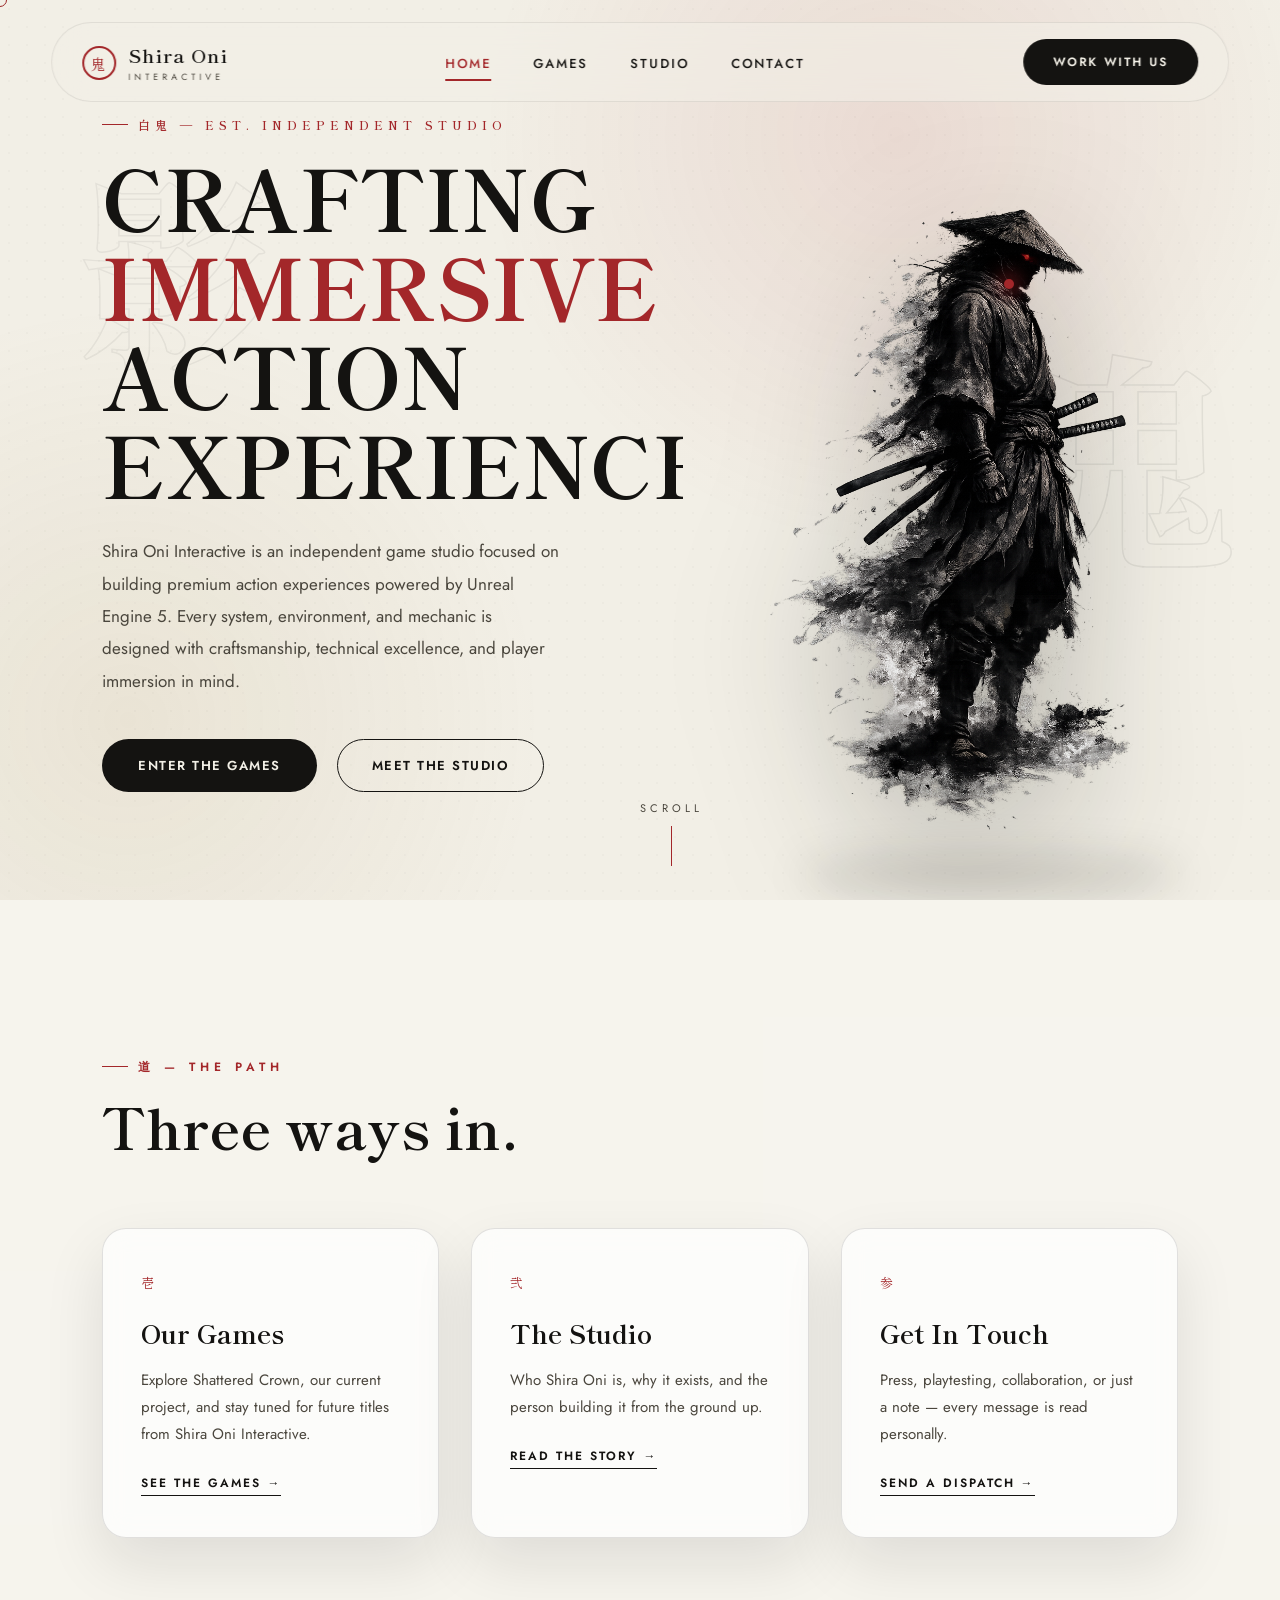
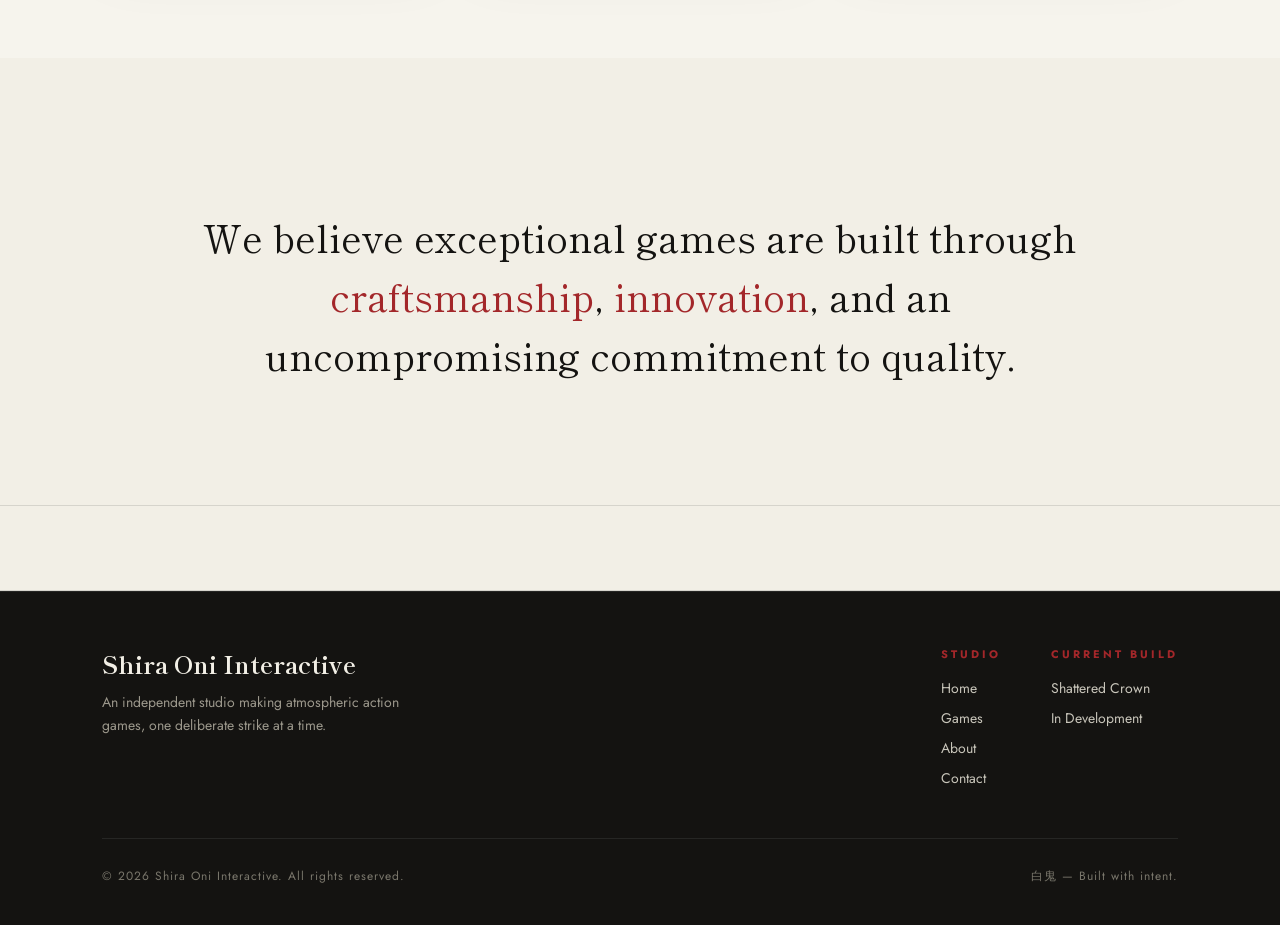
==== index.html @ ad3a768a "Add files via upload" ====
<!DOCTYPE html>
<html lang="en">
<head>
<meta charset="UTF-8">
<meta http-equiv="X-UA-Compatible" content="IE=edge">
<meta name="viewport" content="width=device-width, initial-scale=1.0">
<title>Shira Oni Interactive — Games Built With Intent</title>
<meta name="description" content="Shira Oni Interactive is an independent game studio crafting deliberate, atmospheric action games — beginning with Shattered Crown.">
<link rel="stylesheet" href="style.css">
</head>
<body>

  <!-- Preloader -->
  <div id="loader">
    <div class="seal-mark">鬼</div>
    <p>Entering the Studio</p>
  </div>

  <!-- Sakura -->
  <div id="petals"></div>

  <!-- Background -->
  <div class="background">
    <div class="wash"></div>
    <div class="wash two"></div>
    <div class="vertical-kanji">鬼</div>
  </div>

  <!-- Nav -->
  <header>
    <nav>
      <a href="index.html" class="logo">
        <span class="mark">鬼</span>
        <div>
          <h2>Shira Oni</h2>
          <span>Interactive</span>
        </div>
      </a>
      <ul>
        <li><a href="index.html">Home</a></li>
        <li><a href="games.html">Games</a></li>
        <li><a href="about.html">Studio</a></li>
        <li><a href="contact.html">Contact</a></li>
      </ul>
      <a href="contact.html" class="hire-btn">Work With Us</a>
      <div class="menu">☰</div>
    </nav>
  </header>

  <!-- Hero -->
  <section class="hero" id="home">
    <div class="hero-left">
      <span class="eyebrow jp">白鬼 — Est. Independent Studio</span>
      <h1>
        <span>CRAFTING</span>
        <span>IMMERSIVE</span>
        <span>ACTION EXPERIENCES</span>
      </h1>
      <p>
        Shira Oni Interactive is an independent game studio focused on
         building premium action experiences powered by Unreal Engine 5.
        Every system, environment, and mechanic is designed with
        craftsmanship, technical excellence, and player immersion in mind.
      </p>
      <div class="hero-buttons">
        <a href="games.html" class="btn-dark">Enter the Games</a>
        <a href="about.html" class="btn-outline">Meet the Studio</a>
      </div>
    </div>

    <div class="hero-right">
      <img src="samurai.png" alt="A lone ink-wash samurai, the emblem of Shira Oni Interactive">
      <div class="eye-glow"></div>
    </div>

    <div class="scroll-cue">Scroll</div>
  </section>

  <!-- Pillars -->
  <section class="pillars" id="pillars">
    <div class="stamp-wrap seal-reveal">
      <div class="title">
        <span class="eyebrow">道 — The Path</span>
        <h2>Three ways in.</h2>
      </div>
    </div>

    <div class="pillar-grid">
      <div class="pillar seal-reveal">
        <span class="num jp">壱</span>
        <h3>Our Games</h3>
        <p>Explore Shattered Crown, our current project, and stay tuned for future titles from Shira Oni Interactive.</p>
        <a href="games.html">See the games →</a>
      </div>
      <div class="pillar seal-reveal">
        <span class="num jp">弐</span>
        <h3>The Studio</h3>
        <p>Who Shira Oni is, why it exists, and the person building it from the ground up.</p>
        <a href="about.html">Read the story →</a>
      </div>
      <div class="pillar seal-reveal">
        <span class="num jp">参</span>
        <h3>Get In Touch</h3>
        <p>Press, playtesting, collaboration, or just a note — every message is read personally.</p>
        <a href="contact.html">Send a dispatch →</a>
      </div>
    </div>
  </section>

  <!-- Manifesto -->
  <section class="manifesto" id="manifesto">
    <div class="stamp-wrap seal-reveal">
        <p>
          We believe exceptional games are built through
          <span class="accent">craftsmanship</span>,
          <span class="accent">innovation</span>,
          and an uncompromising commitment to quality.
        </p>
    </div>
  </section>

  <!-- Marquee -->
  <div class="marquee">
    <div class="marquee-track">
      <span>SHATTERED CROWN</span><span class="dot">•</span>
      <span>SHIRA ONI INTERACTIVE</span><span class="dot">•</span>
      <span>BUILT WITH INTENT</span><span class="dot">•</span>
      <span>SHATTERED CROWN</span><span class="dot">•</span>
      <span>SHIRA ONI INTERACTIVE</span><span class="dot">•</span>
      <span>BUILT WITH INTENT</span><span class="dot">•</span>
    </div>
  </div>

  <!-- Footer -->
  <footer>
    <div class="footer-top">
      <div class="footer-brand">
        <h3>Shira Oni Interactive</h3>
        <p>An independent studio making atmospheric action games, one deliberate strike at a time.</p>
      </div>
      <div class="footer-links">
        <div class="footer-col">
          <h4>Studio</h4>
          <a href="index.html">Home</a>
          <a href="games.html">Games</a>
          <a href="about.html">About</a>
          <a href="contact.html">Contact</a>
        </div>
        <div class="footer-col">
          <h4>Current Build</h4>
          <p>Shattered Crown</p>
          <p>In Development</p>
        </div>
      </div>
    </div>
    <div class="footer-bottom">
      <span>© <span class="year"></span> Shira Oni Interactive. All rights reserved.</span>
      <span>白鬼 — Built with intent.</span>
    </div>
  </footer>

  <div class="cursor"></div>
  <script src="script.js"></script>
</body>
</html>
---- style.css ----
/*=========================================================
    SHIRA ONI INTERACTIVE
    STUDIO SITE — STYLE.CSS
=========================================================*/

@import url('https://fonts.googleapis.com/css2?family=Shippori+Mincho:wght@400;500;600;700;800&family=Jost:wght@300;400;500;600;700&display=swap');

/*==============================
    ROOT / TOKENS
==============================*/
:root{
    --paper:#f2efe6;
    --paper-soft:#e9e4d4;
    --ink:#141311;
    --ink-soft:#4a463d;
    --seal:#a3272a;
    --seal-dark:#7c1d1f;
    --gold:#a1813f;
    --line: rgba(20,19,17,.12);

    --display:'Shippori Mincho', serif;
    --body:'Jost', sans-serif;

    --radius:24px;
    --ease: cubic-bezier(.16,.84,.44,1);
    --shadow: 0 25px 60px rgba(20,19,17,.10);
}

*{ margin:0; padding:0; box-sizing:border-box; }

html{ scroll-behavior:smooth; }

body{
    font-family:var(--body);
    background:var(--paper);
    color:var(--ink);
    overflow-x:hidden;
    position:relative;
    min-height:100vh;
    font-weight:400;
}

a{ text-decoration:none; color:inherit; }
ul{ list-style:none; }
img{ display:block; max-width:100%; }
button{ font-family:inherit; border:none; background:none; cursor:pointer; }

::selection{ background:var(--seal); color:var(--paper); }

::-webkit-scrollbar{ width:9px; }
::-webkit-scrollbar-track{ background:var(--paper-soft); }
::-webkit-scrollbar-thumb{ background:var(--ink); border-radius:50px; }
::-webkit-scrollbar-thumb:hover{ background:var(--seal); }

/*==============================
    UTILITY / TYPE
==============================*/
.eyebrow{
    display:inline-flex;
    align-items:center;
    gap:10px;
    font-size:12px;
    letter-spacing:5px;
    text-transform:uppercase;
    color:var(--seal);
    font-weight:600;
    margin-bottom:18px;
}
.eyebrow::before{
    content:"";
    width:26px;
    height:1px;
    background:var(--seal);
}
.jp{
    font-family:var(--display);
}

/*==============================
    CURSOR (brush dot)
==============================*/
.cursor{
    position:fixed;
    width:14px;
    height:14px;
    border:1.5px solid var(--seal);
    border-radius:50%;
    pointer-events:none;
    transform:translate(-50%,-50%);
    z-index:999999;
    transition:width .2s var(--ease), height .2s var(--ease), background .2s var(--ease), opacity .3s;
    mix-blend-mode:multiply;
}
.cursor.active{
    width:42px; height:42px;
    background:rgba(163,39,42,.14);
}
@media(max-width:900px){ .cursor{ display:none; } }

/*==============================
    PRELOADER — SEAL STAMP
==============================*/
#loader{
    position:fixed; inset:0;
    background:var(--paper);
    display:flex; justify-content:center; align-items:center;
    flex-direction:column;
    z-index:999999;
    transition:opacity .7s var(--ease), visibility .7s;
}
#loader.hidden{ opacity:0; visibility:hidden; pointer-events:none; }
.seal-mark{
    width:110px; height:110px;
    border:3px solid var(--seal);
    border-radius:50%;
    display:flex; align-items:center; justify-content:center;
    font-family:var(--display);
    font-size:44px;
    color:var(--seal);
    transform:scale(2.6) rotate(8deg);
    opacity:0;
    animation: stampDown .7s var(--ease) .15s forwards;
}
#loader p{
    margin-top:22px;
    letter-spacing:5px;
    font-size:11px;
    text-transform:uppercase;
    color:var(--ink-soft);
    opacity:0;
    animation: fadeUp .6s var(--ease) .7s forwards;
}
@keyframes stampDown{
    0%{ transform:scale(2.6) rotate(8deg); opacity:0; }
    60%{ transform:scale(.92) rotate(-3deg); opacity:1; }
    100%{ transform:scale(1) rotate(0deg); opacity:1; }
}
@keyframes fadeUp{
    from{ opacity:0; transform:translateY(10px); }
    to{ opacity:1; transform:translateY(0); }
}

/*==============================
    BACKGROUND
==============================*/
.background{ position:fixed; inset:0; overflow:hidden; z-index:-100; }
.background::before{
    content:"";
    position:absolute; inset:0;
    background-image: radial-gradient(rgba(20,19,17,.06) 1px, transparent 1px);
    background-size:18px 18px;
    opacity:.35;
}
.wash{
    position:absolute;
    width:900px; height:900px;
    border-radius:50%;
    background:radial-gradient(circle, rgba(163,39,42,.10), transparent 65%);
    left:70%; top:15%;
    transform:translate(-50%,-50%);
}
.wash.two{
    left:10%; top:80%;
    background:radial-gradient(circle, rgba(161,129,63,.10), transparent 65%);
}
.vertical-kanji{
    position:absolute;
    right:3%; top:50%;
    transform:translateY(-50%);
    font-family:var(--display);
    font-size:230px;
    font-weight:800;
    color:transparent;
    -webkit-text-stroke:1.5px rgba(20,19,17,.07);
    user-select:none;
}
#petals{ position:fixed; inset:0; pointer-events:none; overflow:hidden; z-index:5; }
.petal{
    position:fixed; top:-40px;
    width:14px; height:14px;
    background:#c98b8f;
    border-radius:13px 13px 2px 13px;
    transform:rotate(45deg);
    pointer-events:none;
    opacity:.75;
    animation: petalFall linear forwards;
}
@keyframes petalFall{
    0%{ transform:translateY(-40px) rotate(0deg); opacity:0; }
    10%{ opacity:.8; }
    100%{ transform:translateY(120vh) translateX(200px) rotate(680deg); opacity:0; }
}

/*==============================
    HEADER / NAV
==============================*/
header{
    position:fixed; top:22px; left:50%;
    transform:translateX(-50%);
    width:92%; max-width:1400px;
    z-index:1000;
    transition:.4s var(--ease);
}
nav{
    display:flex; justify-content:space-between; align-items:center;
    padding:16px 30px;
    border-radius:60px;
    background:rgba(242,239,230,.6);
    backdrop-filter:blur(16px);
    border:1px solid rgba(20,19,17,.08);
    transition:.35s;
}
header.scrolled nav{
    background:rgba(242,239,230,.92);
    box-shadow: var(--shadow);
}
.logo{ display:flex; align-items:center; gap:12px; }
.logo .mark{
    width:34px; height:34px;
    border:2px solid var(--seal);
    border-radius:50%;
    display:flex; align-items:center; justify-content:center;
    font-family:var(--display);
    font-size:15px;
    color:var(--seal);
    transition:.4s;
}
.logo:hover .mark{ transform:rotate(18deg) scale(1.08); }
.logo h2{
    font-family:var(--display);
    font-size:19px;
    font-weight:600;
    letter-spacing:1px;
}
.logo span{
    display:block;
    font-size:9px;
    letter-spacing:4px;
    color:var(--ink-soft);
    text-transform:uppercase;
    margin-top:2px;
}
nav ul{ display:flex; gap:42px; }
nav ul li a{
    position:relative;
    font-size:13px; font-weight:500;
    letter-spacing:2px;
    text-transform:uppercase;
    transition:.3s;
}
nav ul li a::after{
    content:""; position:absolute; left:0; bottom:-8px;
    width:0; height:1.5px; background:var(--seal);
    transition:.35s var(--ease);
}
nav ul li a:hover, nav ul li a.active{ color:var(--seal); }
nav ul li a.active::after, nav ul li a:hover::after{ width:100%; }

.hire-btn{
    padding:14px 30px;
    border-radius:50px;
    background:var(--ink);
    color:var(--paper);
    font-size:12px; font-weight:600;
    letter-spacing:2px; text-transform:uppercase;
    overflow:hidden; position:relative;
    transition:.35s;
}
.hire-btn::before{
    content:""; position:absolute; left:-120%; top:0;
    width:70%; height:100%;
    background:linear-gradient(90deg, transparent, rgba(255,255,255,.35), transparent);
    transform:skewX(-25deg); transition:.8s;
}
.hire-btn:hover{ background:var(--seal); transform:translateY(-4px); }
.hire-btn:hover::before{ left:160%; }

.menu{ display:none; font-size:26px; cursor:pointer; }

@media(max-width:920px){
    nav ul{
        position:fixed; right:-100%; top:0;
        width:280px; height:100vh;
        background:var(--paper);
        display:flex; flex-direction:column; justify-content:center; gap:38px;
        padding-left:45px;
        transition:.45s var(--ease);
        box-shadow:-10px 0 40px rgba(0,0,0,.12);
    }
    nav ul.active{ right:0; }
    .hire-btn{ display:none; }
    .menu{ display:block; }
}

/*==============================
    SECTION SHELL
==============================*/
section{ padding:150px 8% 120px; position:relative; }
.section-tight{ padding-top:170px; }
.title{ margin-bottom:70px; position:relative; }
.title.center{ text-align:center; }
.title h2{
    font-family:var(--display);
    font-size:56px;
    font-weight:700;
    letter-spacing:.5px;
    line-height:1.15;
}

/*==============================
    SEAL STAMP REVEAL
==============================*/
.stamp-wrap{ position:relative; display:inline-block; }
.seal-reveal{
    opacity:0;
    transform:translateY(46px);
    transition:opacity .8s var(--ease), transform .8s var(--ease);
}
.seal-reveal.show{ opacity:1; transform:translateY(0); }
.seal-stamp{
    position:absolute;
    width:120px; height:120px;
    border:3px solid var(--seal);
    border-radius:50%;
    top:-30px; right:-40px;
    display:flex; align-items:center; justify-content:center;
    font-family:var(--display);
    font-size:13px; letter-spacing:2px;
    color:var(--seal);
    text-align:center;
    transform:scale(2.4) rotate(-14deg);
    opacity:0;
    pointer-events:none;
    z-index:5;
}
.seal-stamp.stamped{
    animation: stampDown .55s var(--ease) forwards;
}

/*==============================
    BUTTONS (generic)
==============================*/
.btn-outline{
    display:inline-flex; align-items:center; gap:10px;
    padding:16px 34px;
    border:1.5px solid var(--ink);
    border-radius:50px;
    font-size:13px; font-weight:600; letter-spacing:1.5px; text-transform:uppercase;
    transition:.35s;
}
.btn-outline:hover{ background:var(--ink); color:var(--paper); transform:translateY(-4px); }

/*==============================
    FOOTER
==============================*/
footer{
    background:var(--ink);
    color:var(--paper);
    padding:55px 8% 40px;
    position:relative;
}
footer::before{
    content:""; position:absolute; top:0; left:0; width:100%; height:1px;
    background:rgba(255,255,255,.08);
}
.footer-top{
    display:flex; justify-content:space-between; align-items:flex-start;
    flex-wrap:wrap; gap:40px;
    padding-bottom:40px;
}
.footer-brand h3{ font-family:var(--display); font-size:24px; margin-bottom:10px; }
.footer-brand p{ color:#9c988c; font-size:14px; max-width:320px; line-height:1.7; }
.footer-links{ display:flex; gap:50px; flex-wrap:wrap; }
.footer-col h4{ font-size:11px; letter-spacing:3px; text-transform:uppercase; color:var(--seal); margin-bottom:16px; }
.footer-col a, .footer-col p{ display:block; color:#c9c6bb; font-size:14px; margin-bottom:10px; transition:.3s; }
.footer-col a:hover{ color:var(--paper); padding-left:4px; }
.footer-bottom{
    display:flex; justify-content:space-between; align-items:center;
    flex-wrap:wrap; gap:15px;
    padding-top:28px;
    border-top:1px solid rgba(255,255,255,.08);
    font-size:12px; letter-spacing:1px; color:#7a776c;
}

@media(max-width:768px){
    section{ padding:130px 6% 90px; }
    .title h2{ font-size:38px; }
    footer{ padding:45px 6% 30px; }
}

/*=========================================================
    HOME — HERO
=========================================================*/
.hero{
    min-height:100vh;
    display:grid;
    grid-template-columns:54% 46%;
    align-items:center;
    padding:0 8%;
    position:relative;
    overflow:hidden;
}
.hero-left{ z-index:20; max-width:640px; }
.hero-left .eyebrow{ opacity:0; animation: fadeUp .8s var(--ease) .3s forwards; }
.hero-left h1{
    font-family:var(--display);
    font-size:84px;
    line-height:1.06;
    font-weight:700;
    letter-spacing:.5px;
    margin-bottom:28px;
    overflow:hidden;
}
.hero-left h1 span{
    display:block;
    transform:translateY(110%);
    animation: lineUp .9s var(--ease) forwards;
}
.hero-left h1 span:nth-child(1){ animation-delay:.45s; }
.hero-left h1 span:nth-child(2){ animation-delay:.6s; color:var(--seal); }
.hero-left h1 span:nth-child(3){ animation-delay:.75s; }
@keyframes lineUp{ to{ transform:translateY(0); } }

.hero-left p{
    font-size:17px; color:var(--ink-soft); line-height:1.9;
    max-width:460px; margin-bottom:42px;
    opacity:0; animation: fadeUp .8s var(--ease) 1s forwards;
}
.hero-buttons{ display:flex; gap:20px; opacity:0; animation: fadeUp .8s var(--ease) 1.15s forwards; }
.btn-dark{
    padding:17px 36px; background:var(--ink); color:var(--paper);
    border-radius:50px; font-size:13px; font-weight:600; letter-spacing:1.5px; text-transform:uppercase;
    position:relative; overflow:hidden; transition:.35s;
}
.btn-dark::before{
    content:""; position:absolute; left:-120%; top:0; width:70%; height:100%;
    background:linear-gradient(90deg, transparent, rgba(255,255,255,.35), transparent);
    transform:skewX(-25deg); transition:.8s;
}
.btn-dark:hover{ background:var(--seal); transform:translateY(-4px); }
.btn-dark:hover::before{ left:160%; }

.hero-right{
    position:absolute; right:-1%; bottom:0;
    width:47%; height:100%;
    display:flex; justify-content:center; align-items:flex-end;
    z-index:5;
}
.hero-right img{
    width:auto; height:88vh; max-width:none; object-fit:contain;
    user-select:none; pointer-events:none;
    filter: drop-shadow(0 45px 70px rgba(20,19,17,.25));
    opacity:0;
    animation: riseIn 1.3s var(--ease) .3s forwards, floatHero 6s ease-in-out 1.6s infinite;
}
@keyframes riseIn{
    from{ opacity:0; transform:translateY(60px) scale(1.02); }
    to{ opacity:1; transform:translateY(0) scale(1); }
}
@keyframes floatHero{
    0%,100%{ transform:translateY(0); }
    50%{ transform:translateY(-14px); }
}
.hero-right::before{
    content:""; position:absolute; width:380px; height:40px;
    background:rgba(20,19,17,.16); border-radius:50%; filter:blur(20px);
    bottom:5px; left:50%; transform:translateX(-50%); z-index:-1;
}
.eye-glow{
    position:absolute;
    width:10px;height:10px;border-radius:50%;
    background:var(--seal);
    box-shadow:0 0 18px 6px rgba(163,39,42,.55);
    top:31%; left:52%;
    animation: eyePulse 2.4s ease-in-out infinite;
    z-index:6; pointer-events:none;
}
@keyframes eyePulse{
    0%,100%{ opacity:.55; transform:scale(1); }
    50%{ opacity:1; transform:scale(1.5); }
}

.hero::before{
    content:"影"; position:absolute; left:6%; top:120px;
    font-family:var(--display); font-size:200px; font-weight:800;
    color:transparent; -webkit-text-stroke:1.5px rgba(20,19,17,.06);
    z-index:1;
}
.scroll-cue{
    position:absolute; left:50%; bottom:34px; transform:translateX(-50%);
    letter-spacing:4px; font-size:11px; color:var(--ink-soft);
    text-transform:uppercase;
    display:flex; flex-direction:column; align-items:center; gap:10px;
    opacity:0; animation: fadeUp .8s var(--ease) 1.4s forwards;
}
.scroll-cue::after{ content:""; width:1.5px; height:40px; background:var(--seal); animation:bounce 2s infinite; }
@keyframes bounce{ 0%,100%{ transform:translateY(0); opacity:1;} 50%{ transform:translateY(10px); opacity:.4; } }

@media(max-width:1150px){
    .hero{ grid-template-columns:1fr; text-align:center; padding-top:150px; min-height:auto; }
    .hero-left{ margin:auto; }
    .hero-buttons{ justify-content:center; }
    .hero-right{ position:relative; width:100%; right:0; margin-top:30px; height:auto; }
    .hero-right img{ height:60vh; }
    .hero::before{ left:50%; transform:translateX(-50%); }
    .eye-glow{ display:none; }
}
@media(max-width:768px){
    .hero-left h1{ font-size:48px; }
    .hero-left p{ font-size:15px; }
    .hero-right img{ height:44vh; }
}

/*=========================================================
    HOME — PILLARS
=========================================================*/
.pillars{ background:rgba(255,255,255,.3); }
.pillar-grid{ display:grid; grid-template-columns:repeat(3,1fr); gap:32px; }
.pillar{
    position:relative;
    background:rgba(255,255,255,.7);
    backdrop-filter:blur(14px);
    border:1px solid var(--line);
    border-radius:var(--radius);
    padding:44px 38px;
    transition:.4s var(--ease);
    box-shadow: var(--shadow);
}
.pillar:hover{ transform:translateY(-10px); border-color:rgba(163,39,42,.35); }
.pillar .num{
    font-family:var(--display); font-size:13px; color:var(--seal); letter-spacing:2px;
    margin-bottom:22px; display:block;
}
.pillar h3{ font-family:var(--display); font-size:26px; margin-bottom:16px; }
.pillar p{ color:var(--ink-soft); line-height:1.8; font-size:15px; margin-bottom:22px; }
.pillar a{ font-size:12px; font-weight:600; letter-spacing:2px; text-transform:uppercase; color:var(--ink); border-bottom:1px solid var(--ink); padding-bottom:3px; transition:.3s; }
.pillar a:hover{ color:var(--seal); border-color:var(--seal); }

/*=========================================================
    HOME — MANIFESTO / MARQUEE
=========================================================*/
.manifesto{ text-align:center; }
.manifesto p{
    font-family:var(--display);
    font-size:38px; line-height:1.55; max-width:900px; margin:0 auto;
}
.manifesto p .accent{ color:var(--seal); }

.marquee{
    overflow:hidden; white-space:nowrap;
    border-top:1px solid var(--line); border-bottom:1px solid var(--line);
    padding:26px 0;
}
.marquee-track{
    display:inline-block; padding-left:100%;
    animation: scrollLeft 26s linear infinite;
}
.marquee-track span{
    font-family:var(--display); font-size:22px; margin:0 40px; color:var(--ink-soft);
}
.marquee-track span.dot{ color:var(--seal); }
@keyframes scrollLeft{ from{ transform:translateX(0); } to{ transform:translateX(-100%); } }

@media(max-width:1150px){
    .pillar-grid{ grid-template-columns:1fr; }
    .manifesto p{ font-size:26px; }
}

/*=========================================================
    GAMES PAGE
=========================================================*/
.games-hero{ padding-top:190px; padding-bottom:60px; text-align:center; }
.games-hero h1{ font-family:var(--display); font-size:64px; margin-bottom:20px; }
.games-hero p{ color:var(--ink-soft); max-width:620px; margin:0 auto; font-size:16px; line-height:1.8; }

.game-grid{
    display:grid;
    grid-template-columns:repeat(3, 1fr);
    gap:34px;
}
.game-card{
    position:relative;
    border-radius:var(--radius);
    overflow:hidden;
    background:var(--ink);
    color:var(--paper);
    min-height:440px;
    padding:34px;
    display:flex; flex-direction:column; justify-content:flex-end;
    cursor:pointer;
    border:1px solid rgba(255,255,255,.06);
    transition:.5s var(--ease);
}
.game-card:not(.locked):hover{ transform:translateY(-12px); box-shadow:0 40px 80px rgba(20,19,17,.35); }
.game-card .tag{
    position:absolute; top:28px; left:28px;
    font-size:11px; letter-spacing:3px; text-transform:uppercase;
    color:var(--seal);
    display:flex; align-items:center; gap:8px;
}
.game-card .tag::before{ content:""; width:7px; height:7px; border-radius:50%; background:var(--seal); }
.game-card h3{ font-family:var(--display); font-size:32px; margin-bottom:10px; position:relative; z-index:2; }
.game-card .genre{ font-size:13px; color:#b8b4a6; letter-spacing:1px; margin-bottom:16px; position:relative; z-index:2; }
.game-card .open-cue{
    display:inline-flex; align-items:center; gap:8px;
    font-size:11px; letter-spacing:2px; text-transform:uppercase;
    color:var(--paper); opacity:.75;
    position:relative; z-index:2;
}
.game-card .open-cue svg{ width:14px; height:14px; transition:.35s; }
.game-card:hover .open-cue svg{ transform:translateX(5px); }

.game-card::before{
    content:""; position:absolute; inset:0;
    background: radial-gradient(circle at 75% 20%, rgba(163,39,42,.35), transparent 55%);
    opacity:.7; transition:.5s;
}
.game-card:hover::before{ opacity:1; }
.game-card .crest{
    position:absolute; right:-30px; top:-30px;
    font-family:var(--display); font-size:200px; font-weight:800;
    color:rgba(255,255,255,.04);
}

.game-card.locked{
    cursor:default;
    background:var(--paper-soft);
    color:var(--ink);
    align-items:center; justify-content:center; text-align:center;
    border:1px dashed rgba(20,19,17,.2);
}
.game-card.locked .lock-icon{ font-size:26px; margin-bottom:16px; opacity:.5; }
.game-card.locked h3{ font-size:22px; color:var(--ink-soft); }
.game-card.locked p{ font-size:13px; color:#8b8778; margin-top:8px; letter-spacing:1px; text-transform:uppercase; }

@media(max-width:1100px){ .game-grid{ grid-template-columns:1fr 1fr; } }
@media(max-width:700px){
    .game-grid{ grid-template-columns:1fr; }
    .games-hero h1{ font-size:42px; }
}

/*==============================
    GAME MODAL
==============================*/
.modal-overlay{
    position:fixed; inset:0; z-index:9998;
    background:rgba(20,19,17,.6);
    backdrop-filter:blur(6px);
    opacity:0; visibility:hidden;
    transition:.4s var(--ease);
    display:flex; align-items:center; justify-content:center;
    padding:30px;
}
.modal-overlay.open{ opacity:1; visibility:visible; }
.modal-box{
    background:var(--paper);
    border-radius:28px;
    width:100%; max-width:780px;
    max-height:86vh;
    overflow-y:auto;
    position:relative;
    padding:54px;
    transform:scale(.9) translateY(30px);
    opacity:0;
    transition:.45s var(--ease);
    box-shadow:0 60px 120px rgba(0,0,0,.4);
}
.modal-overlay.open .modal-box{ transform:scale(1) translateY(0); opacity:1; }
.modal-close{
    position:absolute; top:26px; right:26px;
    width:42px; height:42px; border-radius:50%;
    border:1px solid var(--line);
    display:flex; align-items:center; justify-content:center;
    font-size:18px; transition:.3s;
}
.modal-close:hover{ background:var(--ink); color:var(--paper); transform:rotate(90deg); }

.modal-eyebrow{ display:flex; align-items:center; gap:10px; margin-bottom:16px; }
.modal-eyebrow span{ font-size:11px; letter-spacing:3px; text-transform:uppercase; color:var(--seal); }
.modal-box h2{ font-family:var(--display); font-size:40px; margin-bottom:6px; }
.modal-genre{ font-size:14px; color:var(--ink-soft); margin-bottom:30px; letter-spacing:.5px; }

.gameplay-list{
    display:grid; grid-template-columns:repeat(2,1fr); gap:14px;
    margin-bottom:36px;
}
.gameplay-list li{
    background:rgba(255,255,255,.65);
    border:1px solid var(--line);
    border-radius:14px;
    padding:16px 18px;
    font-size:13.5px;
    display:flex; align-items:flex-start; gap:10px;
    line-height:1.5;
}
.gameplay-list li::before{ content:"侍"; font-family:var(--display); color:var(--seal); font-size:15px; flex-shrink:0; }

.modal-box .synopsis-label{ font-size:11px; letter-spacing:3px; text-transform:uppercase; color:var(--ink-soft); margin-bottom:10px; }
.modal-box .synopsis{ font-size:15.5px; line-height:1.9; color:var(--ink); margin-bottom:10px; }

@media(max-width:600px){
    .modal-box{ padding:36px 24px; }
    .modal-box h2{ font-size:30px; }
    .gameplay-list{ grid-template-columns:1fr; }
}

/*=========================================================
    ABOUT PAGE
=========================================================*/
.about-hero{ padding-top:190px; padding-bottom:40px; }
.about-hero .lede{
    font-family:var(--display); font-size:40px; line-height:1.5; max-width:820px;
}
.about-hero .lede .accent{ color:var(--seal); }

.story{
    display:grid; grid-template-columns:1fr 1fr; gap:70px; align-items:start;
}
.story .story-text p{ color:var(--ink-soft); line-height:1.9; margin-bottom:22px; font-size:15.5px; }
.story-figures{ display:grid; grid-template-columns:1fr 1fr; gap:20px; }
.figure{
    background:rgba(255,255,255,.7); border:1px solid var(--line); border-radius:20px;
    padding:30px; text-align:center;
}
.figure .value{ font-family:var(--display); font-size:38px; color:var(--seal); }
.figure .label{ font-size:11px; letter-spacing:2px; text-transform:uppercase; color:var(--ink-soft); margin-top:8px; }

.founder{ background:rgba(255,255,255,.32); }
.founder-card{
    display:grid; grid-template-columns:320px 1fr; gap:60px; align-items:center;
    background:rgba(255,255,255,.7);
    border:1px solid var(--line);
    border-radius:32px;
    padding:50px;
    box-shadow:var(--shadow);
}
.founder-portrait{
    position:relative;
    border-radius:24px;
    overflow:hidden;
    background:var(--ink);
    aspect-ratio:3/4;
    display:flex; align-items:flex-end; justify-content:center;
}
.founder-portrait img{ height:105%; width:auto; max-width:none; object-fit:contain; filter:grayscale(.1); }
.founder-portrait .ring{
    position:absolute; top:20px; left:20px;
    width:56px; height:56px; border-radius:50%;
    border:2px solid var(--seal);
    display:flex; align-items:center; justify-content:center;
    font-family:var(--display); color:var(--seal); font-size:11px; text-align:center;
    background:rgba(20,19,17,.4); backdrop-filter:blur(4px);
}
.founder-info h3{ font-family:var(--display); font-size:38px; margin-bottom:6px; }
.founder-role{ color:var(--seal); font-size:13px; letter-spacing:2px; text-transform:uppercase; margin-bottom:24px; }
.founder-info p{ color:var(--ink-soft); line-height:1.9; font-size:15.5px; margin-bottom:16px; }
.founder-tags{ display:flex; flex-wrap:wrap; gap:10px; margin-top:26px; }
.founder-tags span{
    font-size:11px; letter-spacing:1.5px; text-transform:uppercase;
    padding:9px 16px; border:1px solid var(--line); border-radius:50px; color:var(--ink-soft);
}

.roster-note{
    margin-top:60px; text-align:center;
    border:1px dashed rgba(20,19,17,.2);
    border-radius:20px; padding:44px;
}
.roster-note h4{ font-family:var(--display); font-size:22px; margin-bottom:10px; }
.roster-note p{ color:var(--ink-soft); font-size:14px; max-width:480px; margin:0 auto; }

@media(max-width:1000px){
    .story{ grid-template-columns:1fr; }
    .founder-card{ grid-template-columns:1fr; padding:36px; }
    .founder-portrait{ max-width:280px; margin:0 auto; }
}
@media(max-width:600px){
    .about-hero .lede{ font-size:28px; }
}

/*=========================================================
    CONTACT PAGE
=========================================================*/
.contact-hero{ padding-top:190px; text-align:center; padding-bottom:20px; }
.contact-hero h1{ font-family:var(--display); font-size:60px; margin-bottom:18px; }
.contact-hero p{ color:var(--ink-soft); max-width:560px; margin:0 auto; line-height:1.8; }

.contact-grid{
    display:grid; grid-template-columns:1fr 1fr; gap:60px; align-items:start;
}
.contact-form{ display:flex; flex-direction:column; gap:22px; }
.field{ display:flex; flex-direction:column; gap:8px; }
.field label{ font-size:11px; letter-spacing:2px; text-transform:uppercase; color:var(--ink-soft); }
.field input, .field textarea, .field select{
    font-family:var(--body);
    background:rgba(255,255,255,.6);
    border:1px solid var(--line);
    border-radius:14px;
    padding:16px 18px;
    font-size:14.5px;
    color:var(--ink);
    transition:.3s;
    resize:vertical;
}
.field input:focus, .field textarea:focus, .field select:focus{
    outline:none; border-color:var(--seal); background:rgba(255,255,255,.9);
}
.submit-btn{
    align-self:flex-start;
    padding:17px 40px; background:var(--ink); color:var(--paper);
    border-radius:50px; font-size:13px; font-weight:600; letter-spacing:1.5px; text-transform:uppercase;
    transition:.35s;
}
.submit-btn:hover{ background:var(--seal); transform:translateY(-4px); }
.form-note{
    margin-top:14px; font-size:13px; color:var(--seal);
    opacity:0; height:0; overflow:hidden; transition:.4s;
}
.form-note.show{ opacity:1; height:auto; }

.contact-side{ display:flex; flex-direction:column; gap:22px; }
.info-box{
    background:rgba(255,255,255,.7); border:1px solid var(--line); border-radius:20px;
    padding:30px; transition:.35s;
}
.info-box:hover{ transform:translateY(-6px); box-shadow:var(--shadow); }
.info-box h4{ font-family:var(--display); font-size:19px; margin-bottom:8px; }
.info-box p, .info-box a{ color:var(--ink-soft); font-size:14px; line-height:1.7; }

@media(max-width:950px){
    .contact-grid{ grid-template-columns:1fr; }
    .contact-hero h1{ font-size:38px; }
}

/*==============================
    MODAL — TRAILER VIDEO
==============================*/
.modal-video{
    position:relative;
    width:calc(100% + 108px);
    margin:-54px -54px 32px;
    aspect-ratio:16/9;
    overflow:hidden;
    background:var(--ink);
    display:flex;
    align-items:center;
    justify-content:center;
    border-radius:28px 28px 0 0;
}
.modal-video .video-poster{
    position:absolute; inset:0;
    width:100%; height:110%;
    object-fit:cover;
    object-position:center 15%;
    filter:brightness(.55) saturate(.9);
    transform:scale(1.08);
}
.modal-video::after{
    content:"";
    position:absolute; inset:0;
    background:linear-gradient(180deg, rgba(20,19,17,.25), rgba(20,19,17,.65));
}
.modal-video .play-btn{
    position:relative; z-index:2;
    width:78px; height:78px;
    border-radius:50%;
    background:rgba(242,239,230,.92);
    color:var(--seal);
    display:flex; align-items:center; justify-content:center;
    transition:.35s var(--ease);
    box-shadow:0 0 0 0 rgba(163,39,42,.5);
    animation: playPulse 2.4s ease-in-out infinite;
}
.modal-video .play-btn svg{ width:28px; height:28px; margin-left:4px; }
.modal-video .play-btn:hover{ transform:scale(1.1); background:var(--seal); color:var(--paper); }
@keyframes playPulse{
    0%{ box-shadow:0 0 0 0 rgba(163,39,42,.45); }
    70%{ box-shadow:0 0 0 22px rgba(163,39,42,0); }
    100%{ box-shadow:0 0 0 0 rgba(163,39,42,0); }
}
.modal-video .video-label{
    position:absolute; bottom:18px; left:24px; z-index:2;
    font-size:11px; letter-spacing:3px; text-transform:uppercase; color:var(--paper);
    opacity:.85;
}
.modal-video iframe{
    position:absolute; inset:0; width:100%; height:100%; border:0; z-index:3;
}
@media(max-width:600px){
    .modal-video{ width:calc(100% + 48px); margin:-36px -24px 26px; }
    .modal-video .play-btn{ width:62px; height:62px; }
    .modal-video .play-btn svg{ width:22px; height:22px; }
}
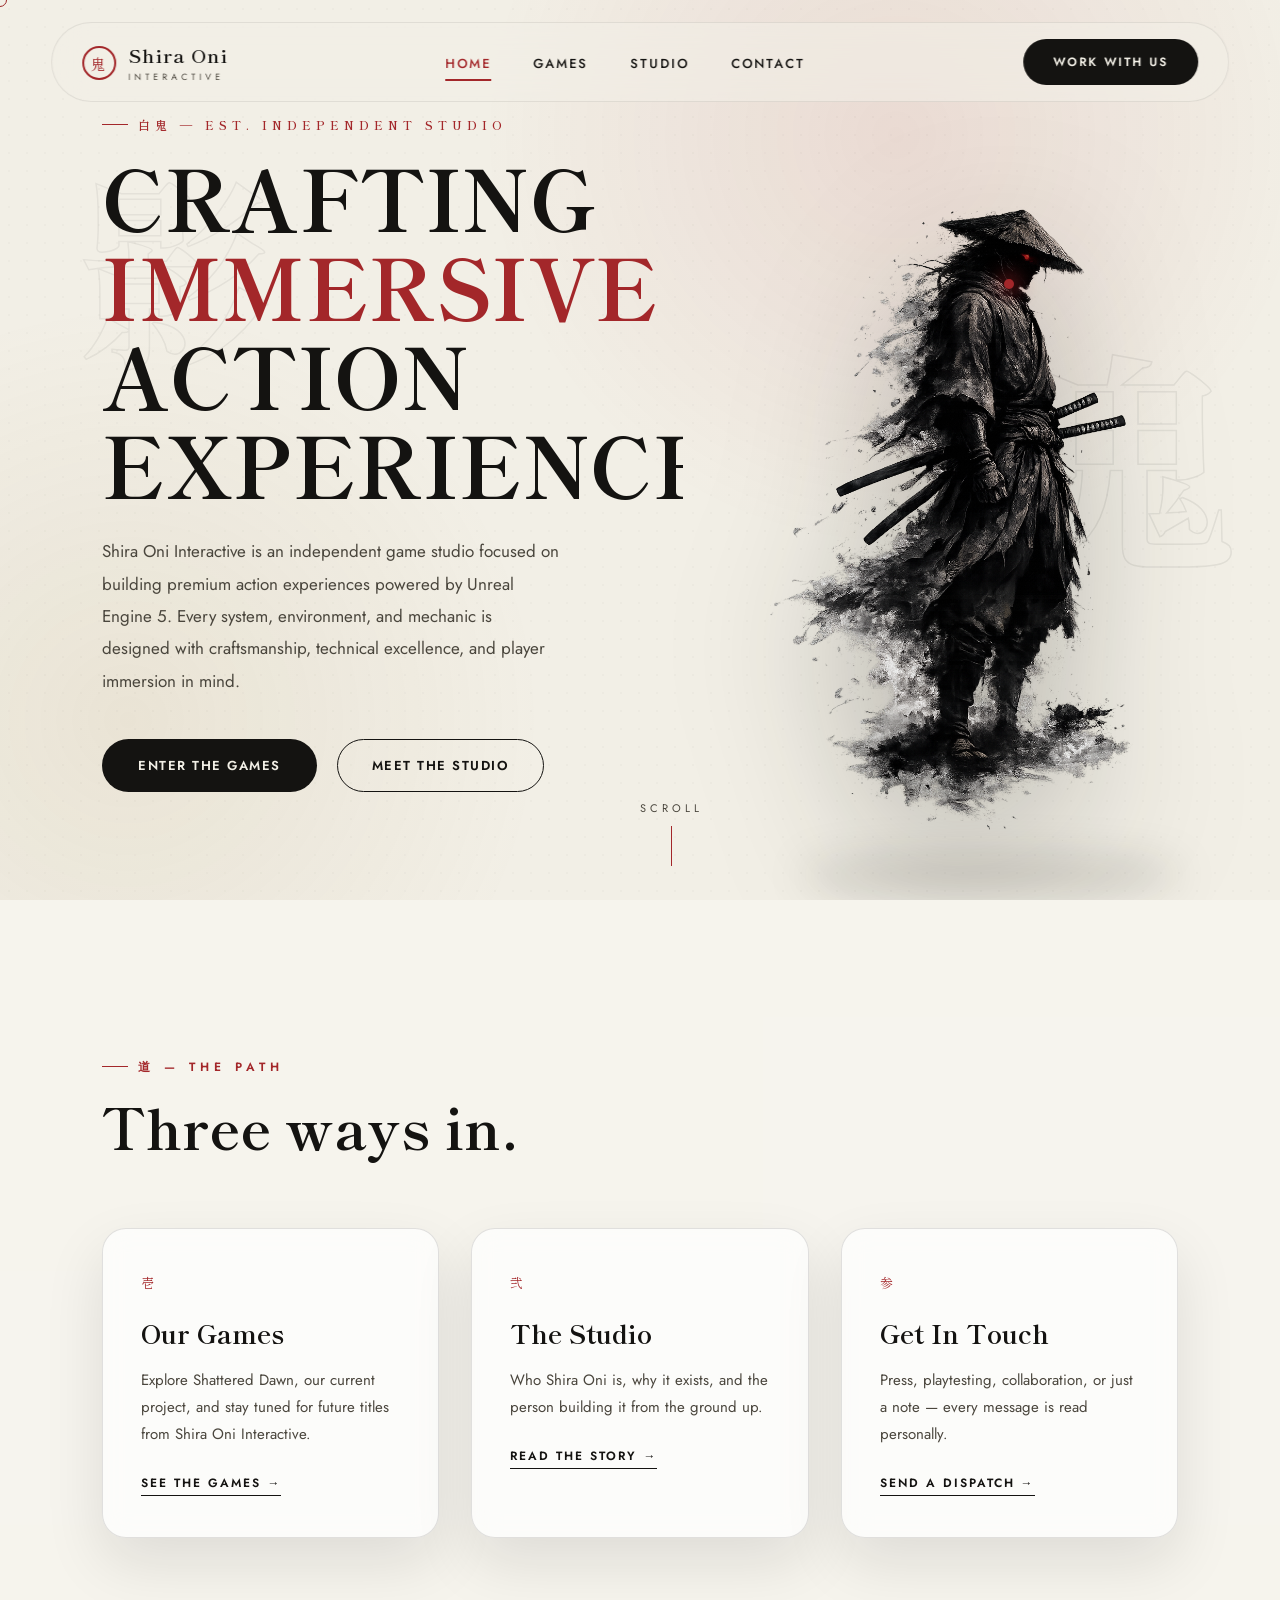
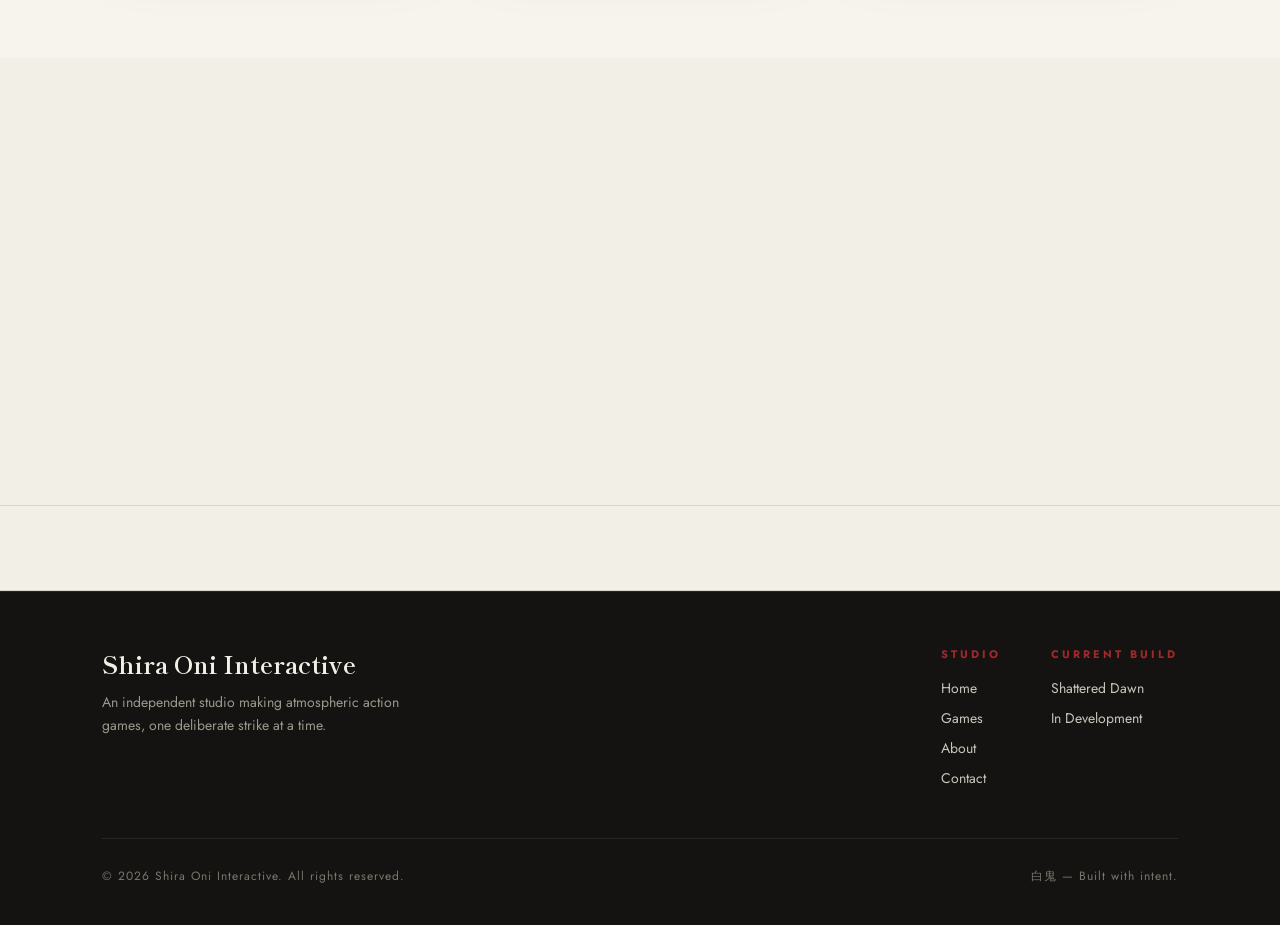
==== commit 07f2aba2: "Update index.html" ====
--- a/index.html
+++ b/index.html
@@ -5,7 +5,7 @@
 <meta http-equiv="X-UA-Compatible" content="IE=edge">
 <meta name="viewport" content="width=device-width, initial-scale=1.0">
 <title>Shira Oni Interactive — Games Built With Intent</title>
-<meta name="description" content="Shira Oni Interactive is an independent game studio crafting deliberate, atmospheric action games — beginning with Shattered Crown.">
+<meta name="description" content="Shira Oni Interactive is an independent game studio crafting deliberate, atmospheric action games — beginning with Shattered Dawn.">
 <link rel="stylesheet" href="style.css">
 </head>
 <body>
@@ -89,7 +89,7 @@
       <div class="pillar seal-reveal">
         <span class="num jp">壱</span>
         <h3>Our Games</h3>
-        <p>Explore Shattered Crown, our current project, and stay tuned for future titles from Shira Oni Interactive.</p>
+        <p>Explore Shattered Dawn, our current project, and stay tuned for future titles from Shira Oni Interactive.</p>
         <a href="games.html">See the games →</a>
       </div>
       <div class="pillar seal-reveal">
@@ -122,10 +122,10 @@
   <!-- Marquee -->
   <div class="marquee">
     <div class="marquee-track">
-      <span>SHATTERED CROWN</span><span class="dot">•</span>
+      <span>SHATTERED DAWN</span><span class="dot">•</span>
       <span>SHIRA ONI INTERACTIVE</span><span class="dot">•</span>
       <span>BUILT WITH INTENT</span><span class="dot">•</span>
-      <span>SHATTERED CROWN</span><span class="dot">•</span>
+      <span>SHATTERED DAWN</span><span class="dot">•</span>
       <span>SHIRA ONI INTERACTIVE</span><span class="dot">•</span>
       <span>BUILT WITH INTENT</span><span class="dot">•</span>
     </div>
@@ -148,7 +148,7 @@
         </div>
         <div class="footer-col">
           <h4>Current Build</h4>
-          <p>Shattered Crown</p>
+          <p>Shattered Dawn</p>
           <p>In Development</p>
         </div>
       </div>
